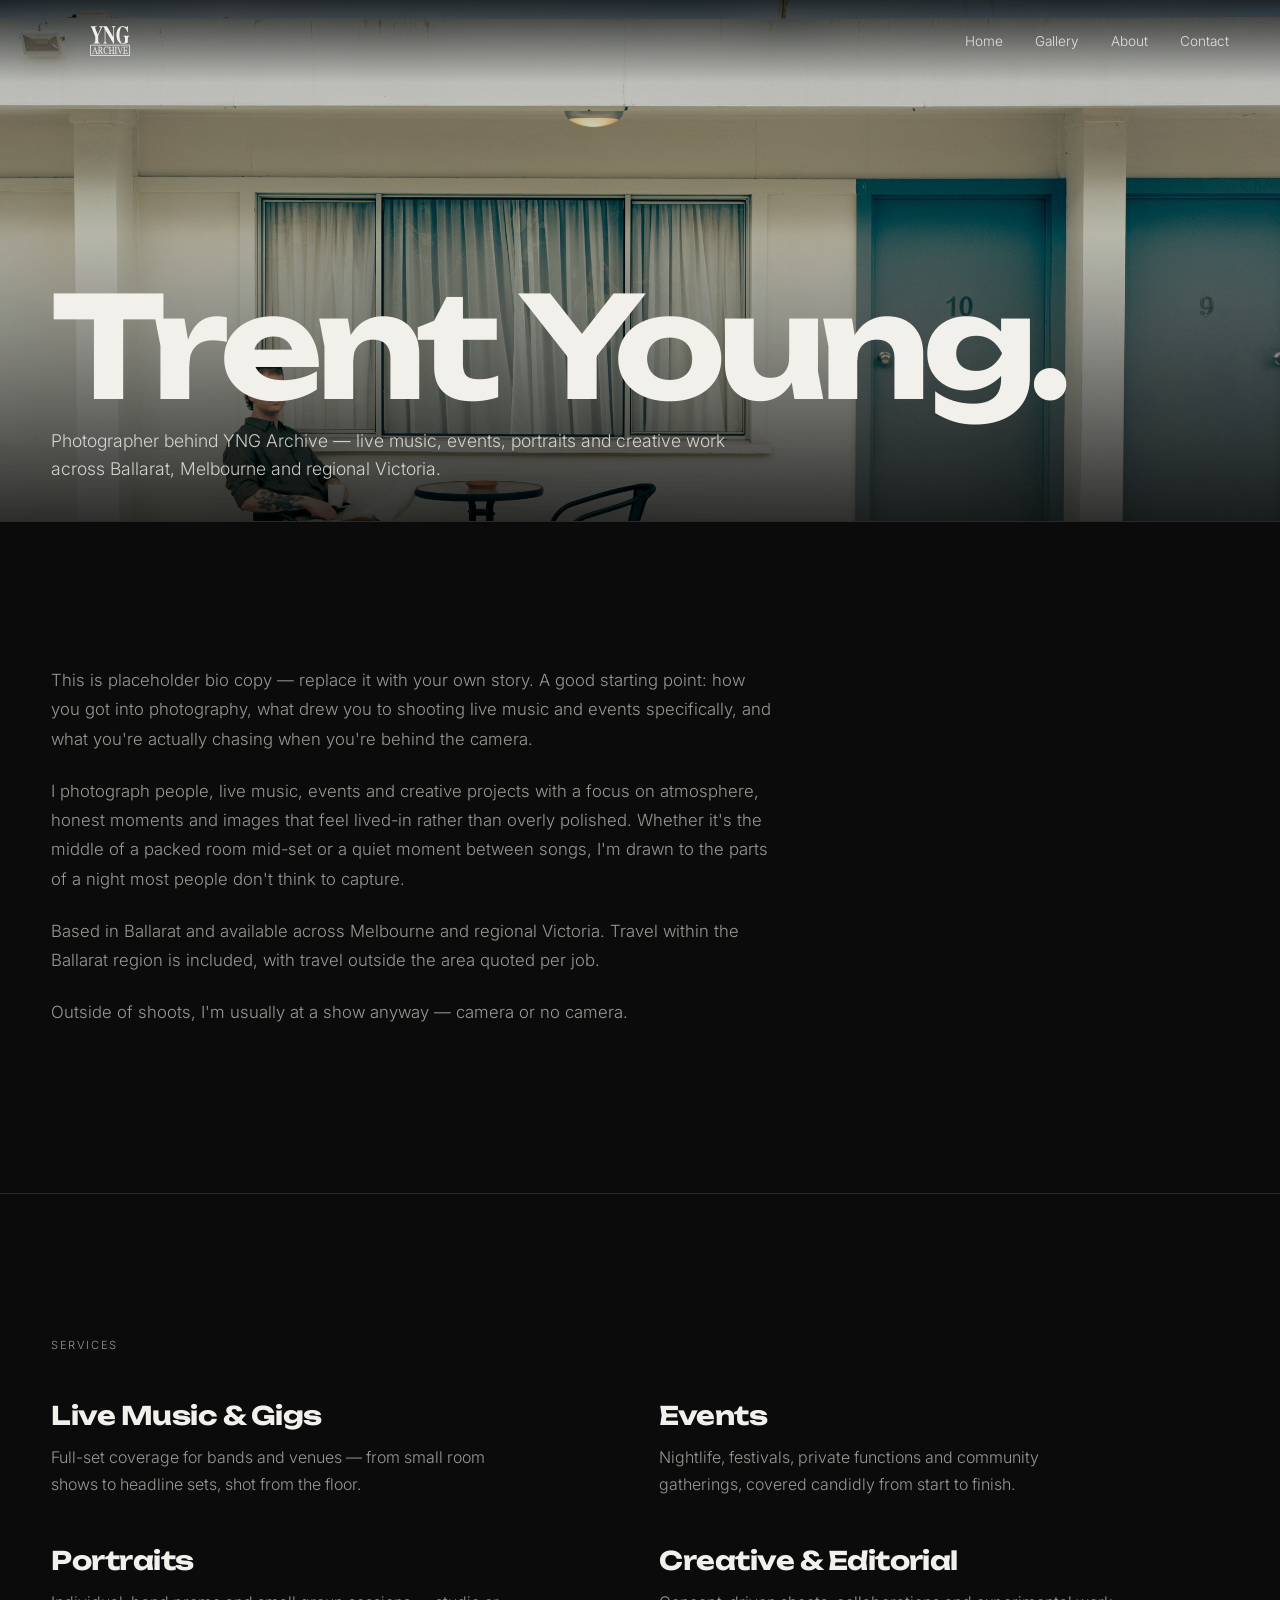
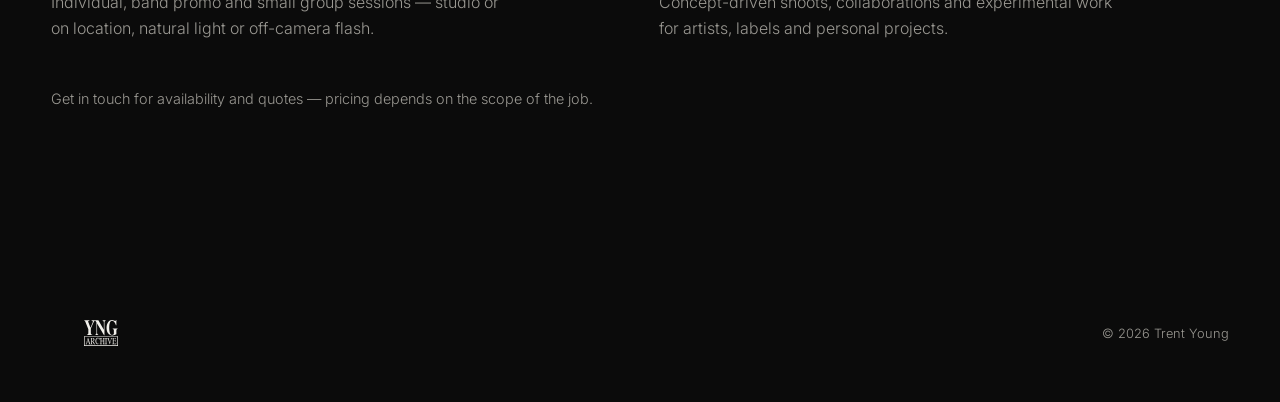
==== about.html @ a9e94014 "Add files via upload" ====
<!DOCTYPE html>
<html lang="en">
<head>
  <meta charset="UTF-8" />
  <meta name="viewport" content="width=device-width, initial-scale=1.0" />
  <meta name="description" content="About Trent Young, the photographer behind YNG Archive." />
  <title>About — YNG Archive</title>
  <link rel="preconnect" href="https://fonts.googleapis.com">
  <link rel="preconnect" href="https://fonts.gstatic.com" crossorigin>
  <link href="https://fonts.googleapis.com/css2?family=Inter:wght@300;400;500;600&family=Unbounded:wght@500;600&display=swap" rel="stylesheet">
  <link rel="icon" type="image/svg+xml" href="assets/logo-main.svg" />
  <link rel="stylesheet" href="styles.css" />
</head>
<body>

<header class="site-header">
  <a class="brand" href="index.html"><span class="logo-mark" role="img" aria-label="YNG Archive"></span></a>

  <button class="menu-toggle" aria-label="Open navigation" aria-expanded="false">
    <span></span><span></span>
  </button>

  <nav class="site-nav">
    <a href="index.html">Home</a>
    <a href="gallery.html">Gallery</a>
    <a href="about.html" aria-current="page">About</a>
    <a href="contact.html">Contact</a>
  </nav>
</header>

<main>
  <section class="page-hero photo-hero">
    <div class="photo-hero-bg" style="background-image:url('images/about/trent-hero.jpg')"></div>
    <div class="photo-hero-overlay"></div>
    <h1>Trent Young.</h1>
    <p>Photographer behind YNG Archive — live music, events, portraits and creative work across Ballarat, Melbourne and regional Victoria.</p>
  </section>

  <section class="section-pad">
    <div class="about-page-copy about-page-copy--solo">
        <p>
          This is placeholder bio copy — replace it with your own story. A good starting point:
          how you got into photography, what drew you to shooting live music and events specifically,
          and what you're actually chasing when you're behind the camera.
        </p>
        <p>
          I photograph people, live music, events and creative projects with a focus on atmosphere,
          honest moments and images that feel lived-in rather than overly polished. Whether it's the
          middle of a packed room mid-set or a quiet moment between songs, I'm drawn to the parts of
          a night most people don't think to capture.
        </p>
        <p>
          Based in Ballarat and available across Melbourne and regional Victoria. Travel within the
          Ballarat region is included, with travel outside the area quoted per job.
        </p>
        <p>
          Outside of shoots, I'm usually at a show anyway — camera or no camera.
        </p>
    </div>
  </section>

  <section class="services section-pad">
    <p class="section-label">Services</p>
    <div class="services-grid">
      <div class="service">
        <h3>Live Music & Gigs</h3>
        <p>Full-set coverage for bands and venues — from small room shows to headline sets, shot from the floor.</p>
      </div>
      <div class="service">
        <h3>Events</h3>
        <p>Nightlife, festivals, private functions and community gatherings, covered candidly from start to finish.</p>
      </div>
      <div class="service">
        <h3>Portraits</h3>
        <p>Individual, band promo and small group sessions — studio or on location, natural light or off-camera flash.</p>
      </div>
      <div class="service">
        <h3>Creative & Editorial</h3>
        <p>Concept-driven shoots, collaborations and experimental work for artists, labels and personal projects.</p>
      </div>
    </div>
    <p class="form-note" style="margin-top:3rem; color:var(--muted); font-size:.9rem;">Get in touch for availability and quotes — pricing depends on the scope of the job.</p>
  </section>
</main>

<footer>
  <a class="brand" href="index.html"><span class="logo-mark" role="img" aria-label="YNG Archive"></span></a>
  <p>© <span class="year"></span> Trent Young</p>
</footer>
<script src="script.js"></script>
</body></html>
---- styles.css ----
:root {
  --bg: #0b0b0b;
  --panel: #111111;
  --panel-alt: #3d3a34;
  --text: #f2f0eb;
  --muted: #9a9892;
  --line: #2a2927;
  --max: 1500px;
}

* { box-sizing: border-box; }
html { scroll-behavior: smooth; }
body { margin: 0; background: var(--bg); color: var(--text); font-family: "Inter", Arial, sans-serif; font-weight: 300; }
img { display: block; width: 100%; }
a { color: inherit; text-decoration: none; }

.site-header {
  position: fixed; inset: 0 0 auto 0; z-index: 20; height: 82px; padding: 0 4vw;
  display: flex; align-items: center; justify-content: space-between;
  background: linear-gradient(to bottom, rgba(0,0,0,.75), transparent);
}
.brand { display: inline-flex; align-items: center; font-family: "Unbounded", sans-serif; font-size: .9rem; letter-spacing: .07em; color: var(--text); }
.logo-mark {
  display: block;
  width: 118px;
  height: 30px;
  background-color: currentColor;
  -webkit-mask: url('assets/logo-main.svg') no-repeat center / contain;
  mask: url('assets/logo-main.svg') no-repeat center / contain;
}
.site-nav { display: flex; gap: 2rem; }
.site-nav a { font-size: .85rem; color: rgba(255,255,255,.78); }
.site-nav a:hover, .text-link:hover, .contact-links a:hover { color: #fff; }
.menu-toggle { display: none; border: 0; background: transparent; width: 34px; height: 28px; padding: 4px; }
.menu-toggle span { display: block; height: 1px; background: #fff; margin: 6px 0; }

.hero { min-height: 100svh; position: relative; display: flex; align-items: flex-end; overflow: hidden; }
.hero-image {
  position: absolute; inset: 0;
  background-color: var(--panel-alt);
  background-image: url("images/home/hero-coffin-volta.jpg");
  background-position: center 32%; background-repeat: no-repeat; background-size: cover;
  transform: scale(1.02);
}
.hero-overlay { position: absolute; inset: 0; background: linear-gradient(to right, rgba(0,0,0,.72), rgba(0,0,0,.08)), linear-gradient(to top, rgba(0,0,0,.72), transparent 55%); }
.hero-content { position: relative; z-index: 2; padding: 0 4vw 8vh; }
.eyebrow, .section-label { text-transform: uppercase; letter-spacing: .14em; font-size: .7rem; }
.eyebrow { margin-bottom: 1.4rem; color: var(--muted); }
.hero h1, .page-hero h1 {
  font-family: "Unbounded", sans-serif; letter-spacing: -.055em; margin: 0;
}
.hero h1 { font-size: clamp(3.4rem, 8.4vw, 9.4rem); line-height: .92; margin-bottom: 2.2rem; }
.text-link { display: inline-flex; gap: .7rem; align-items: center; font-size: .88rem; border-bottom: 1px solid rgba(255,255,255,.45); padding-bottom: .45rem; }

.section-pad { width: min(var(--max), 100%); margin: 0 auto; padding: 9rem 4vw; }
.intro { display: block; }
.intro > div { margin-left: auto; max-width: 640px; text-align: right; }
.intro h2, .about h2, .contact h2 {
  font-family: "Unbounded", sans-serif; font-size: clamp(2rem, 4.2vw, 5rem);
  line-height: 1.05; letter-spacing: -.04em; max-width: 1000px; margin: 0;
}
.large-copy { color: var(--muted); max-width: 720px; font-size: clamp(1.1rem, 1.6vw, 1.55rem); line-height: 1.6; margin-top: 2.2rem; }
.section-label { color: var(--muted); margin: 0; }
.section-heading { display: flex; justify-content: space-between; align-items: flex-end; border-top: 1px solid var(--line); padding-top: 1rem; margin-bottom: 2.5rem; }

.folder-grid { display: grid; grid-template-columns: repeat(2, minmax(0,1fr)); gap: 3rem 1.4rem; }
.folder-card { display: block; }
.folder-card img { aspect-ratio: 4/3; object-fit: cover; filter: saturate(.82) contrast(1.03); transition: transform .45s ease, filter .45s ease; }
.folder-card:hover img { transform: scale(.992); filter: saturate(1); }
.folder-meta { display: flex; align-items: baseline; justify-content: space-between; margin-top: 1rem; }
.folder-meta h2, .folder-meta h3 { margin: 0; font-family: "Unbounded", sans-serif; font-size: clamp(1.4rem, 2.5vw, 2.6rem); letter-spacing: -.04em; }
.folder-meta span { color: var(--muted); font-size: .75rem; }
.folder-card p { color: var(--muted); line-height: 1.6; max-width: 540px; }

.gallery-rotator {
  position: relative;
  display: block;
  width: 100%;
  aspect-ratio: 16/9;
  overflow: hidden;
  border-radius: 1px;
}
.gallery-rotator img {
  position: absolute; inset: 0;
  width: 100%; height: 100%;
  object-fit: cover;
  opacity: 0;
  animation: gallery-rotate 60s infinite;
}

@keyframes gallery-rotate {
  0% { opacity: 0; }
  2% { opacity: 1; }
  5% { opacity: 1; }
  7% { opacity: 0; }
  100% { opacity: 0; }
}

@media (prefers-reduced-motion: reduce) {
  .gallery-rotator img { animation: none; opacity: 0; }
  .gallery-rotator img:first-child { opacity: 1; }
}

@media (max-width: 700px) {
  .gallery-rotator { aspect-ratio: 4/3; }
}

.about { border-top: 1px solid var(--line); }
.about-grid { display: grid; grid-template-columns: 1.7fr 1fr; gap: 8vw; margin-top: 3rem; }
.about-copy { color: var(--muted); font-size: 1.05rem; line-height: 1.75; }
.about-copy p:first-child { margin-top: 0; }
.about-teaser .about-copy .text-link { margin-top: 1.8rem; display: inline-flex; }

/* ---------- Dedicated About page ---------- */
.about-page-copy { color: var(--muted); font-size: 1.05rem; line-height: 1.75; }
.about-page-copy p:first-child { margin-top: 0; }
.about-page-copy p { margin-bottom: 1.4rem; }
.about-page-copy--solo { max-width: 720px; }

.services { border-top: 1px solid var(--line); }
.services-grid {
  display: grid;
  grid-template-columns: repeat(2, minmax(0,1fr));
  gap: 3rem 3vw;
  margin-top: 3rem;
}
.service h3 {
  font-family: "Unbounded", sans-serif;
  font-size: clamp(1.2rem, 2vw, 1.6rem);
  letter-spacing: -.02em;
  margin: 0 0 .8rem;
}
.service p { color: var(--muted); line-height: 1.65; margin: 0; max-width: 46ch; }

@media (max-width: 800px) {
  .services-grid { grid-template-columns: 1fr; gap: 2.2rem; }
}

/* ---------- Dedicated Contact page ---------- */
.contact-page-grid {
  display: grid;
  grid-template-columns: 1.1fr 0.9fr;
  gap: 6vw;
  align-items: start;
}
.contact-form .field { margin-bottom: 1.8rem; }
.contact-form label {
  display: block; font-size: .8rem; letter-spacing: .05em; text-transform: uppercase;
  color: var(--muted); margin-bottom: .6rem;
}
.contact-form input, .contact-form textarea {
  width: 100%; background: transparent;
  border: 1px solid var(--line); color: var(--text);
  font-family: "Inter", sans-serif; font-size: 1rem;
  padding: .9rem 1rem;
}
.contact-form textarea { min-height: 140px; resize: vertical; }
.contact-form input:focus, .contact-form textarea:focus { outline: 2px solid var(--text); outline-offset: 2px; }
.contact-submit {
  background: var(--text); color: var(--bg); border: 0;
  font-family: "Unbounded", sans-serif; font-size: .85rem; letter-spacing: .04em;
  padding: 1rem 2.2rem; cursor: pointer; transition: background .15s ease;
}
.contact-submit:hover { background: var(--muted); }
.contact-form-note { font-size: .8rem; color: var(--muted); margin-top: 1.2rem; line-height: 1.5; }

.contact-direct { border-left: 1px solid var(--line); padding-left: 5vw; }
.contact-direct h2 {
  font-family: "Unbounded", sans-serif; font-size: clamp(1.5rem, 3vw, 2.2rem);
  letter-spacing: -.03em; margin: 0 0 1.6rem;
}
.contact-direct-links { display: flex; flex-direction: column; gap: 1.3rem; font-size: 1.15rem; }
.contact-direct-links a {
  border-bottom: 1px solid var(--line); padding-bottom: .4rem;
  display: inline-block; width: fit-content;
}
.contact-direct-links a:hover { color: #fff; border-color: #fff; }

@media (max-width: 800px) {
  .contact-page-grid { grid-template-columns: 1fr; }
  .contact-direct { border-left: none; border-top: 1px solid var(--line); padding-left: 0; padding-top: 2.5rem; }
}

.page-hero { min-height: 58vh; padding: 11rem 4vw 5rem; display: flex; flex-direction: column; justify-content: flex-end; border-bottom: 1px solid var(--line); }
.page-hero h1 { font-size: clamp(4rem, 11vw, 10rem); line-height: .9; }
.page-hero > p:last-child { color: var(--muted); max-width: 680px; font-size: 1.1rem; line-height: 1.6; }
.gallery-hero { min-height: 48vh; }
.back-link { color: var(--muted); margin-bottom: 3rem; font-size: .85rem; }

.photo-hero { position: relative; overflow: hidden; padding-bottom: 1.25rem; }
.photo-hero-bg {
  position: absolute; inset: 0;
  background-size: cover; background-position: center 30%;
  transform: scale(1.02);
}
.photo-hero-overlay {
  position: absolute; inset: 0;
  background: linear-gradient(to top, rgba(0,0,0,.8), rgba(0,0,0,.15) 55%, rgba(0,0,0,.25));
}
.photo-hero > .eyebrow, .photo-hero > h1, .photo-hero > p:last-child { position: relative; z-index: 2; }
.photo-hero > p:last-child { color: rgba(242,240,235,.82); }

.photo-grid { columns: 2; column-gap: 1.4rem; }
.gallery-item { break-inside: avoid; margin: 0 0 2.5rem; }
.gallery-item img { width: 100%; height: auto; object-fit: cover; filter: saturate(.85) contrast(1.02); }
.gallery-item:nth-child(3n+1) img { aspect-ratio: 4/5; object-fit: cover; }
.gallery-item:nth-child(3n+2) img { aspect-ratio: 3/2; object-fit: cover; }
.gallery-item:nth-child(3n) img { aspect-ratio: 1/1; object-fit: cover; }
figcaption { display: flex; justify-content: space-between; margin-top: .8rem; color: var(--muted); font-size: .75rem; text-transform: uppercase; letter-spacing: .08em; }

footer { display: flex; justify-content: space-between; align-items: center; padding: 3rem 4vw; color: var(--muted); font-size: .8rem; }
footer .logo-mark { width: 100px; height: 26px; }

img.placeholder-photo {
  background-color: var(--panel-alt) !important;
  object-fit: contain !important;
  padding: 15%;
}

/* ---------- Album lightbox ---------- */
.page-shell { transition: filter .4s ease; }
.page-shell.blurred { filter: blur(18px) brightness(.65); pointer-events: none; }

.gallery-trigger {
  display: block; width: 100%; border: 0; padding: 0; margin: 0;
  background: transparent; cursor: pointer; text-align: left;
}
.gallery-trigger:focus-visible { outline: 2px solid var(--text); outline-offset: 4px; }

.lightbox {
  display: none;
  position: fixed; inset: 0; z-index: 100;
  align-items: center; justify-content: center;
  padding: 5vh 4vw;
  background: rgba(0,0,0,.35);
}
.lightbox.open { display: flex; }

.lightbox-panel {
  position: relative;
  width: min(1000px, 100%);
  max-height: 88vh;
  overflow-y: auto;
  background: var(--panel);
  border: 1px solid var(--line);
  padding: 3rem;
  opacity: 0; transform: translateY(14px) scale(.98);
  animation: lightbox-in .3s ease forwards;
}
@keyframes lightbox-in { to { opacity: 1; transform: translateY(0) scale(1); } }

.lightbox-close {
  position: absolute; top: 1.2rem; right: 1.2rem;
  width: 40px; height: 40px;
  border: 1px solid var(--line); background: transparent; color: var(--text);
  font-size: 1.4rem; line-height: 1; cursor: pointer;
  display: flex; align-items: center; justify-content: center;
}
.lightbox-close:hover { background: var(--line); }

.lightbox-header { margin-bottom: 2.2rem; border-bottom: 1px solid var(--line); padding-bottom: 1.4rem; }
.lightbox-title { font-family: "Unbounded", sans-serif; font-size: clamp(1.8rem, 4vw, 3rem); letter-spacing: -.03em; margin: 0 0 .6rem; }
.lightbox-meta { color: var(--muted); font-size: .8rem; text-transform: uppercase; letter-spacing: .1em; margin: 0; }

.lightbox-grid { display: grid; grid-template-columns: repeat(auto-fill, minmax(200px, 1fr)); gap: 1rem; }
.lightbox-thumb {
  display: block; width: 100%; border: 0; padding: 0; margin: 0;
  background: transparent; cursor: zoom-in;
}
.lightbox-thumb img {
  width: 100%; aspect-ratio: 4/5;
  background-color: var(--panel-alt);
  object-fit: contain; padding: 12%;
  transition: opacity .15s ease;
}
.lightbox-thumb:hover img { opacity: .8; }
.lightbox-thumb:focus-visible { outline: 2px solid var(--text); outline-offset: 3px; }

/* ---------- Full-size image viewer (opens on top of the album) ---------- */
.image-viewer {
  display: none;
  position: fixed; inset: 0; z-index: 200;
  align-items: center; justify-content: center;
  background: rgba(0,0,0,.92);
  padding: 6vh 6vw;
}
.image-viewer.open { display: flex; }
.viewer-image {
  max-width: 100%; max-height: 100%;
  background-color: var(--panel-alt);
  object-fit: contain;
}
.viewer-close, .viewer-nav {
  position: absolute;
  border: 1px solid var(--line);
  background: rgba(0,0,0,.4);
  color: #fff;
  cursor: pointer;
  display: flex; align-items: center; justify-content: center;
}
.viewer-close:hover, .viewer-nav:hover { background: rgba(255,255,255,.15); }
.viewer-close {
  top: 1.4rem; right: 1.4rem;
  width: 44px; height: 44px; font-size: 1.5rem; line-height: 1;
}
.viewer-nav {
  top: 50%; transform: translateY(-50%);
  width: 50px; height: 50px; font-size: 1.3rem;
}
.viewer-prev { left: 2vw; }
.viewer-next { right: 2vw; }

@media (max-width: 700px) {
  .lightbox-panel { padding: 1.8rem; }
  .viewer-nav { width: 40px; height: 40px; }
  .viewer-prev { left: 1vw; }
  .viewer-next { right: 1vw; }
}

@media (prefers-reduced-motion: reduce) {
  .lightbox-panel { animation: none; opacity: 1; transform: none; }
  .page-shell { transition: none; }
}

@media (max-width: 800px) {
  .site-header { height: 68px; }
  .menu-toggle { display: block; position: relative; z-index: 30; }
  .site-nav { position: fixed; inset: 0; background: rgba(9,9,9,.98); display: none; flex-direction: column; align-items: center; justify-content: center; gap: 2rem; }
  .site-nav.open { display: flex; }
  .site-nav a { font-family: "Unbounded", sans-serif; font-size: 1.7rem; }
  .hero-content { padding-bottom: 6vh; }
  .hero h1 { font-size: clamp(2.8rem, 14vw, 5rem); }
  .section-pad { padding: 6rem 5vw; }
  .intro, .about-grid, .folder-grid { grid-template-columns: 1fr; }
  .photo-grid { columns: 1; }
  .section-heading { display: block; }
  .section-heading .text-link { margin-top: 1rem; }
  .page-hero { min-height: 48vh; padding-top: 9rem; }
  .page-hero h1 { font-size: clamp(3.2rem, 15vw, 5.5rem); }
  footer { align-items: flex-start; gap: 2rem; }
}
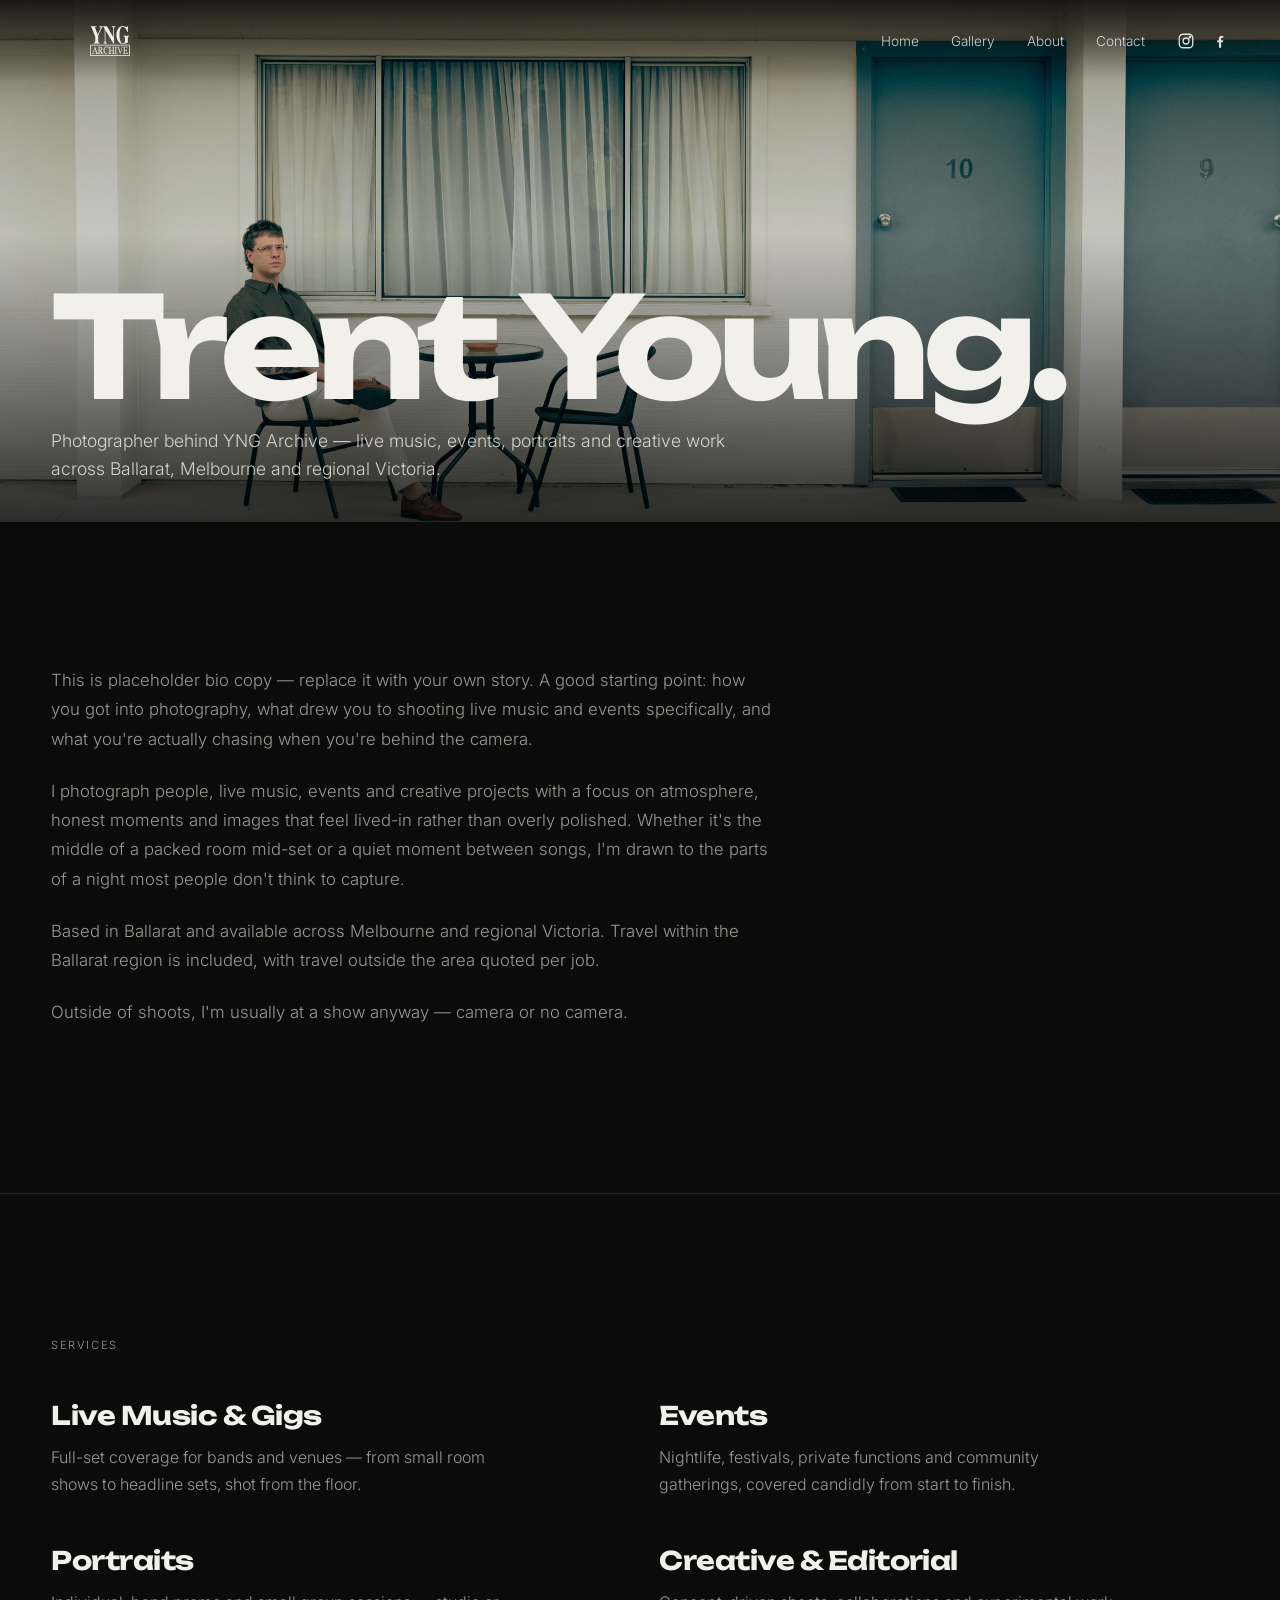
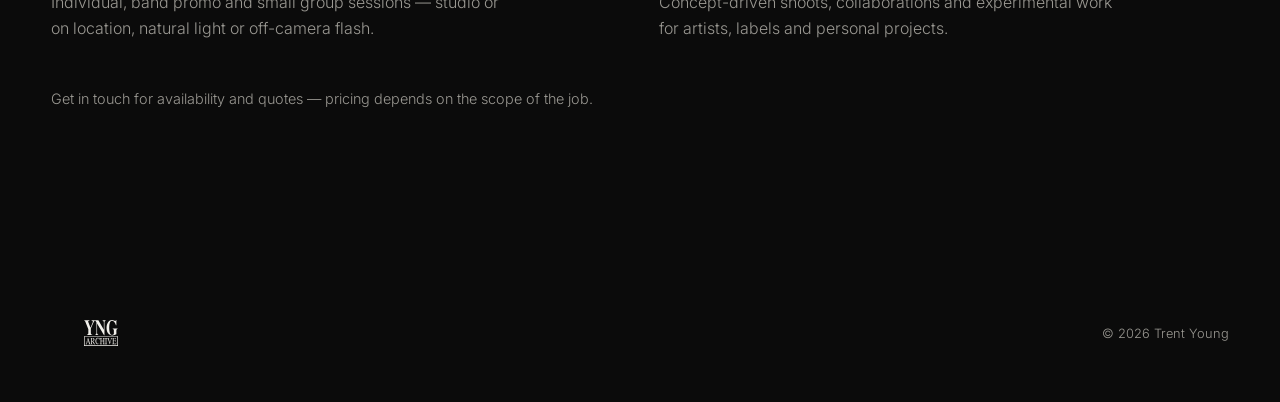
==== commit 2bd04def: "Add files via upload" ====
--- a/about.html
+++ b/about.html
@@ -25,6 +25,14 @@
     <a href="gallery.html">Gallery</a>
     <a href="about.html" aria-current="page">About</a>
     <a href="contact.html">Contact</a>
+    <div class="nav-socials">
+      <a href="https://www.instagram.com/yng.archive.co/" target="_blank" rel="noreferrer" aria-label="Instagram">
+        <svg viewBox="0 0 24 24" fill="none" stroke="currentColor" stroke-width="1.8"><rect x="3" y="3" width="18" height="18" rx="5"/><circle cx="12" cy="12" r="4"/><circle cx="17.2" cy="6.8" r="1"/></svg>
+      </a>
+      <a href="https://www.facebook.com/yngarchive" target="_blank" rel="noreferrer" aria-label="Facebook">
+        <svg viewBox="0 0 24 24" fill="currentColor"><path d="M13.5 21v-7.2h2.4l.36-2.8h-2.76V9.1c0-.81.22-1.36 1.39-1.36h1.48V5.23A19.8 19.8 0 0 0 14.2 5c-2.15 0-3.62 1.31-3.62 3.72v2.28H8.1v2.8h2.48V21h2.92z"/></svg>
+      </a>
+    </div>
   </nav>
 </header>
 
--- a/styles.css
+++ b/styles.css
@@ -29,9 +29,13 @@
   -webkit-mask: url('assets/logo-main.svg') no-repeat center / contain;
   mask: url('assets/logo-main.svg') no-repeat center / contain;
 }
-.site-nav { display: flex; gap: 2rem; }
+.site-nav { display: flex; align-items: center; gap: 2rem; }
 .site-nav a { font-size: .85rem; color: rgba(255,255,255,.78); }
 .site-nav a:hover, .text-link:hover, .contact-links a:hover { color: #fff; }
+.nav-socials { display: flex; align-items: center; gap: 1rem; }
+.nav-socials a { color: #fff; display: inline-flex; opacity: .85; transition: opacity .15s ease; }
+.nav-socials a:hover { opacity: 1; }
+.nav-socials svg { width: 18px; height: 18px; }
 .menu-toggle { display: none; border: 0; background: transparent; width: 34px; height: 28px; padding: 4px; }
 .menu-toggle span { display: block; height: 1px; background: #fff; margin: 6px 0; }
 
@@ -80,8 +84,7 @@
   aspect-ratio: 16/9;
   overflow: hidden;
   border-radius: 1px;
-}
-.gallery-rotator img {
+}.gallery-rotator img {
   position: absolute; inset: 0;
   width: 100%; height: 100%;
   object-fit: cover;
@@ -97,6 +100,21 @@
   100% { opacity: 0; }
 }
 
+.gallery-rotator[data-slot-seconds="5"] img { animation-duration: 100s; }
+
+/* Slower, more pronounced crossfade for the 7s gallery banner */
+.gallery-rotator[data-slot-seconds="7"] img {
+  animation-name: gallery-rotate-slow;
+  animation-duration: 140s;
+}
+@keyframes gallery-rotate-slow {
+  0% { opacity: 0; }
+  1.71% { opacity: 1; }
+  5% { opacity: 1; }
+  6.71% { opacity: 0; }
+  100% { opacity: 0; }
+}
+
 @media (prefers-reduced-motion: reduce) {
   .gallery-rotator img { animation: none; opacity: 0; }
   .gallery-rotator img:first-child { opacity: 1; }
@@ -186,12 +204,17 @@
 .page-hero h1 { font-size: clamp(4rem, 11vw, 10rem); line-height: .9; }
 .page-hero > p:last-child { color: var(--muted); max-width: 680px; font-size: 1.1rem; line-height: 1.6; }
 .gallery-hero { min-height: 48vh; }
-.back-link { color: var(--muted); margin-bottom: 3rem; font-size: .85rem; }
+.gallery-rotator.hero-fill {
+  position: absolute; inset: 0;
+  aspect-ratio: auto;
+  width: 100%; height: 100%;
+  border-radius: 0;
+}
 
 .photo-hero { position: relative; overflow: hidden; padding-bottom: 1.25rem; }
 .photo-hero-bg {
   position: absolute; inset: 0;
-  background-size: cover; background-position: center 30%;
+  background-size: cover; background-position: 25% 62%;
   transform: scale(1.02);
 }
 .photo-hero-overlay {
@@ -200,13 +223,12 @@
 }
 .photo-hero > .eyebrow, .photo-hero > h1, .photo-hero > p:last-child { position: relative; z-index: 2; }
 .photo-hero > p:last-child { color: rgba(242,240,235,.82); }
-
-.photo-grid { columns: 2; column-gap: 1.4rem; }
+.back-link { color: var(--muted); margin-bottom: 3rem; font-size: .85rem; }
+
+
+.photo-grid { columns: 1; }
 .gallery-item { break-inside: avoid; margin: 0 0 2.5rem; }
-.gallery-item img { width: 100%; height: auto; object-fit: cover; filter: saturate(.85) contrast(1.02); }
-.gallery-item:nth-child(3n+1) img { aspect-ratio: 4/5; object-fit: cover; }
-.gallery-item:nth-child(3n+2) img { aspect-ratio: 3/2; object-fit: cover; }
-.gallery-item:nth-child(3n) img { aspect-ratio: 1/1; object-fit: cover; }
+.gallery-item img { width: 100%; height: auto; object-fit: cover; filter: saturate(.85) contrast(1.02); aspect-ratio: 3/2; }
 figcaption { display: flex; justify-content: space-between; margin-top: .8rem; color: var(--muted); font-size: .75rem; text-transform: uppercase; letter-spacing: .08em; }
 
 footer { display: flex; justify-content: space-between; align-items: center; padding: 3rem 4vw; color: var(--muted); font-size: .8rem; }
@@ -222,11 +244,14 @@
 .page-shell { transition: filter .4s ease; }
 .page-shell.blurred { filter: blur(18px) brightness(.65); pointer-events: none; }
 
-.gallery-trigger {
+.gallery-trigger, .photo-trigger {
   display: block; width: 100%; border: 0; padding: 0; margin: 0;
   background: transparent; cursor: pointer; text-align: left;
 }
-.gallery-trigger:focus-visible { outline: 2px solid var(--text); outline-offset: 4px; }
+.gallery-trigger:focus-visible, .photo-trigger:focus-visible { outline: 2px solid var(--text); outline-offset: 4px; }
+
+.photo-grid.natural-ratio .gallery-item img { aspect-ratio: auto; }
+.photo-caption { display: block; margin-top: .9rem; color: var(--muted); font-size: .85rem; letter-spacing: .02em; text-transform: none; }
 
 .lightbox {
   display: none;
@@ -329,11 +354,12 @@
   .site-nav { position: fixed; inset: 0; background: rgba(9,9,9,.98); display: none; flex-direction: column; align-items: center; justify-content: center; gap: 2rem; }
   .site-nav.open { display: flex; }
   .site-nav a { font-family: "Unbounded", sans-serif; font-size: 1.7rem; }
+  .nav-socials { gap: 2rem; margin-top: 1rem; }
+  .nav-socials svg { width: 28px; height: 28px; }
   .hero-content { padding-bottom: 6vh; }
   .hero h1 { font-size: clamp(2.8rem, 14vw, 5rem); }
   .section-pad { padding: 6rem 5vw; }
   .intro, .about-grid, .folder-grid { grid-template-columns: 1fr; }
-  .photo-grid { columns: 1; }
   .section-heading { display: block; }
   .section-heading .text-link { margin-top: 1rem; }
   .page-hero { min-height: 48vh; padding-top: 9rem; }
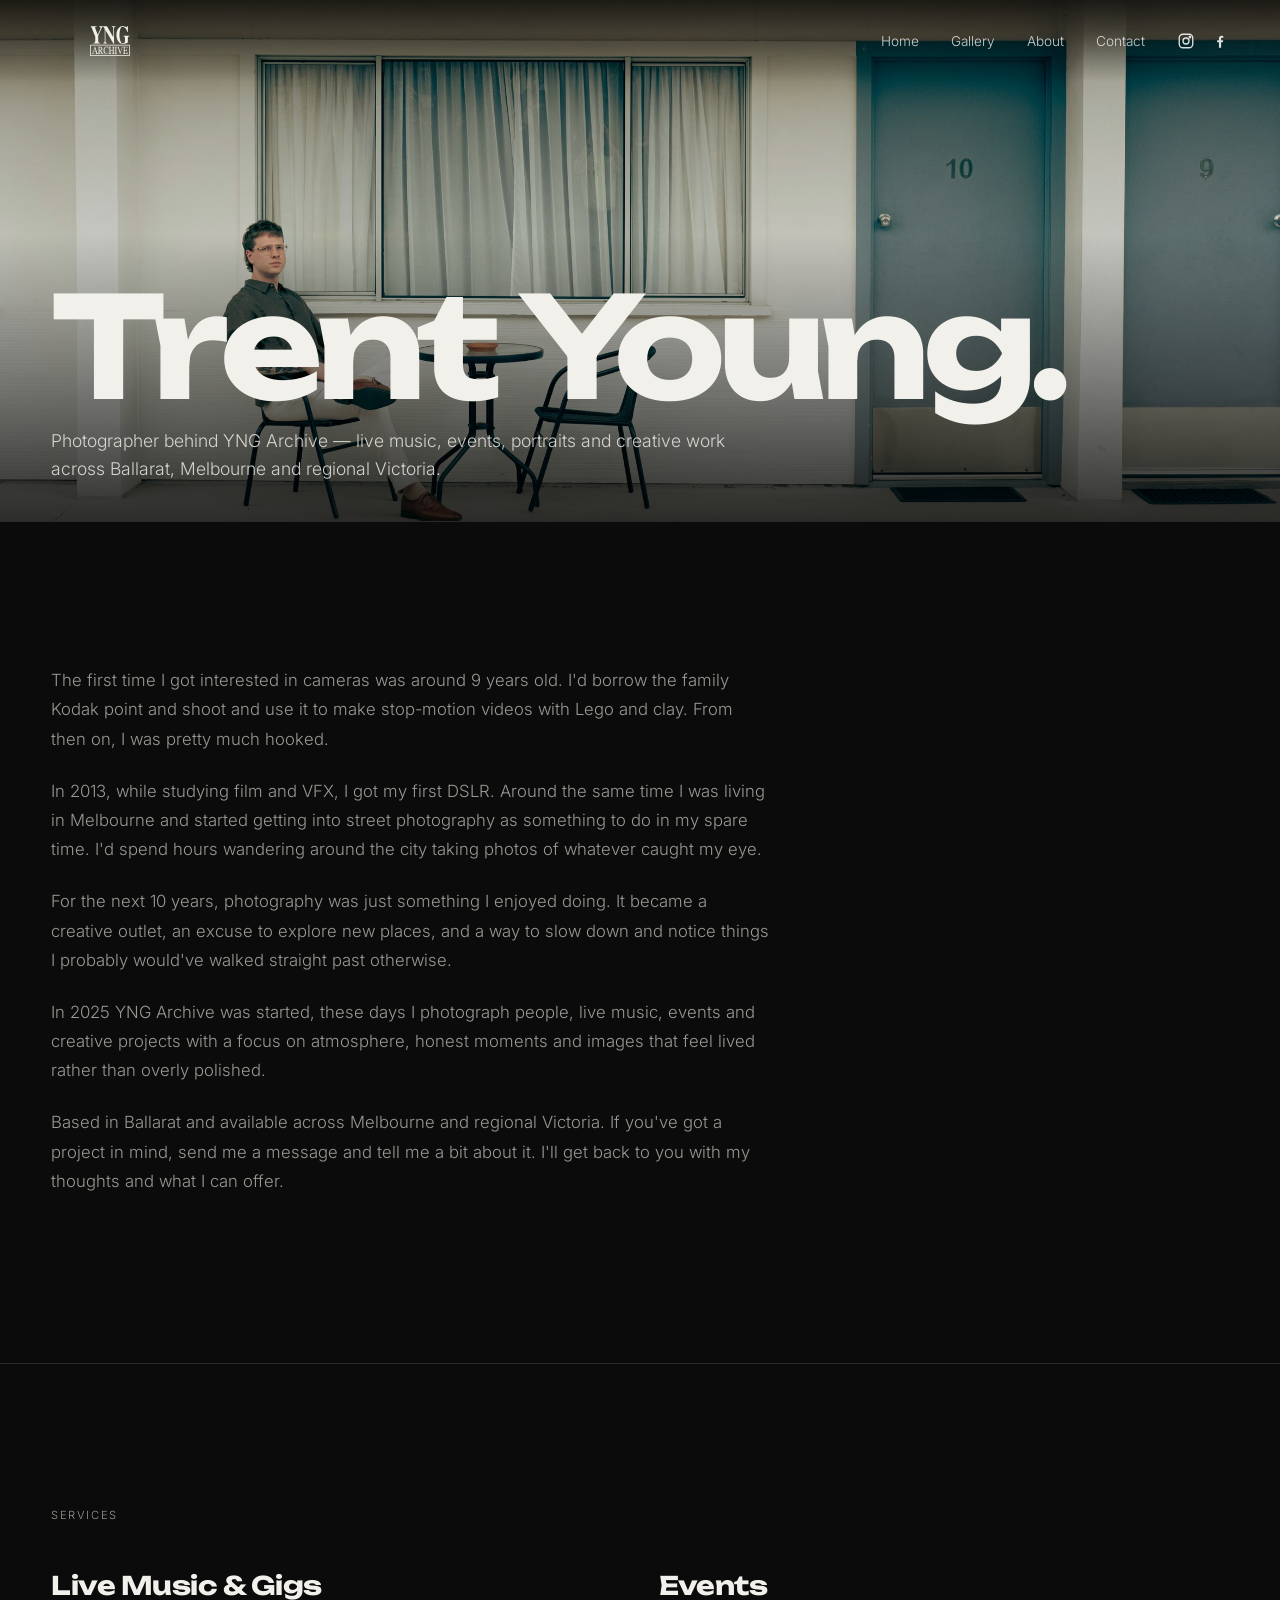
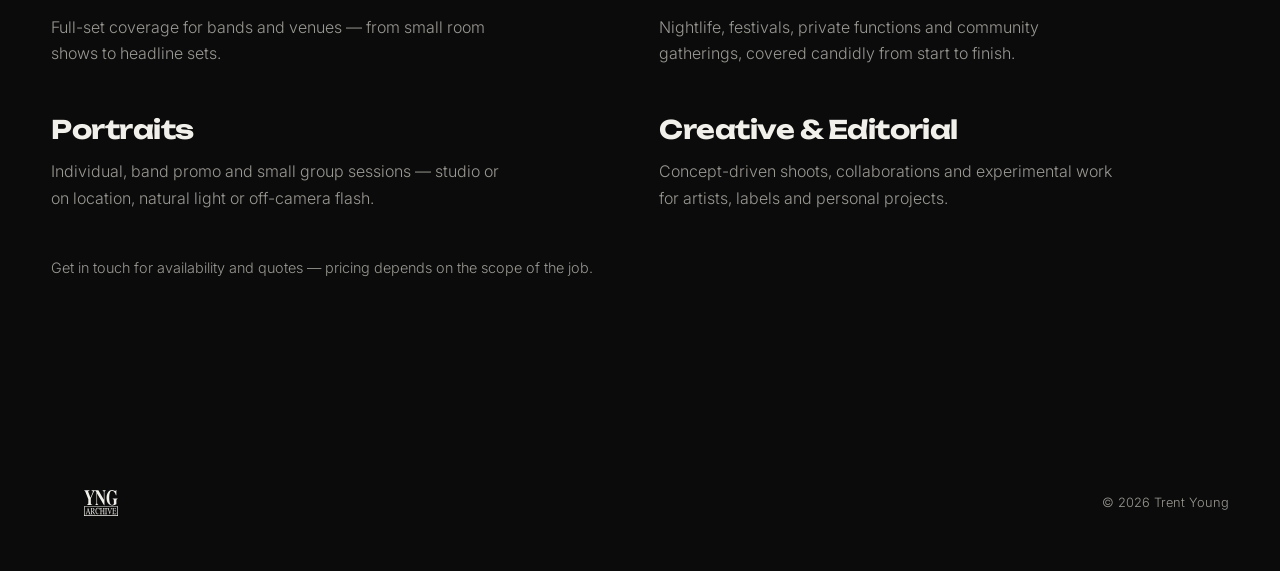
==== commit a1e96ffb: "Add files via upload" ====
--- a/about.html
+++ b/about.html
@@ -47,22 +47,30 @@
   <section class="section-pad">
     <div class="about-page-copy about-page-copy--solo">
         <p>
-          This is placeholder bio copy — replace it with your own story. A good starting point:
-          how you got into photography, what drew you to shooting live music and events specifically,
-          and what you're actually chasing when you're behind the camera.
+          The first time I got interested in cameras was around 9 years old. I'd borrow the family
+          Kodak point and shoot and use it to make stop-motion videos with Lego and clay. From then
+          on, I was pretty much hooked.
         </p>
         <p>
-          I photograph people, live music, events and creative projects with a focus on atmosphere,
-          honest moments and images that feel lived-in rather than overly polished. Whether it's the
-          middle of a packed room mid-set or a quiet moment between songs, I'm drawn to the parts of
-          a night most people don't think to capture.
+          In 2013, while studying film and VFX, I got my first DSLR. Around the same time I was
+          living in Melbourne and started getting into street photography as something to do in my
+          spare time. I'd spend hours wandering around the city taking photos of whatever caught my
+          eye.
         </p>
         <p>
-          Based in Ballarat and available across Melbourne and regional Victoria. Travel within the
-          Ballarat region is included, with travel outside the area quoted per job.
+          For the next 10 years, photography was just something I enjoyed doing. It became a
+          creative outlet, an excuse to explore new places, and a way to slow down and notice things
+          I probably would've walked straight past otherwise.
         </p>
         <p>
-          Outside of shoots, I'm usually at a show anyway — camera or no camera.
+          In 2025 YNG Archive was started, these days I photograph people, live music, events and
+          creative projects with a focus on atmosphere, honest moments and images that feel lived
+          rather than overly polished.
+        </p>
+        <p>
+          Based in Ballarat and available across Melbourne and regional Victoria. If you've got a
+          project in mind, send me a message and tell me a bit about it. I'll get back to you with
+          my thoughts and what I can offer.
         </p>
     </div>
   </section>
@@ -72,7 +80,7 @@
     <div class="services-grid">
       <div class="service">
         <h3>Live Music & Gigs</h3>
-        <p>Full-set coverage for bands and venues — from small room shows to headline sets, shot from the floor.</p>
+        <p>Full-set coverage for bands and venues — from small room shows to headline sets.</p>
       </div>
       <div class="service">
         <h3>Events</h3>
--- a/styles.css
+++ b/styles.css
@@ -202,7 +202,8 @@
 
 .page-hero { min-height: 58vh; padding: 11rem 4vw 5rem; display: flex; flex-direction: column; justify-content: flex-end; border-bottom: 1px solid var(--line); }
 .page-hero h1 { font-size: clamp(4rem, 11vw, 10rem); line-height: .9; }
-.page-hero > p:last-child { color: var(--muted); max-width: 680px; font-size: 1.1rem; line-height: 1.6; }
+.page-hero > p { color: var(--muted); max-width: 680px; font-size: 1.1rem; line-height: 1.6; }
+.gallery-hint { font-size: .85rem !important; margin-top: .6rem; opacity: .75; }
 .gallery-hero { min-height: 48vh; }
 .gallery-rotator.hero-fill {
   position: absolute; inset: 0;
@@ -251,7 +252,27 @@
 .gallery-trigger:focus-visible, .photo-trigger:focus-visible { outline: 2px solid var(--text); outline-offset: 4px; }
 
 .photo-grid.natural-ratio .gallery-item img { aspect-ratio: auto; }
+
+/* Portraits & Creative: tight 3-column masonry, like a Pixieset-style gallery */
+.photo-grid[data-category="portraits"],
+.photo-grid[data-category="creative"] {
+  columns: 3;
+  column-gap: 1rem;
+}
+.photo-grid[data-category="portraits"] .gallery-item,
+.photo-grid[data-category="creative"] .gallery-item {
+  margin: 0 0 1rem;
+}
+@media (max-width: 1000px) {
+  .photo-grid[data-category="portraits"],
+  .photo-grid[data-category="creative"] { columns: 2; }
+}
+@media (max-width: 640px) {
+  .photo-grid[data-category="portraits"],
+  .photo-grid[data-category="creative"] { columns: 1; }
+}
 .photo-caption { display: block; margin-top: .9rem; color: var(--muted); font-size: .85rem; letter-spacing: .02em; text-transform: none; }
+.gallery-status { padding: 5rem 0; text-align: center; color: var(--muted); font-size: 1.05rem; }
 
 .lightbox {
   display: none;
